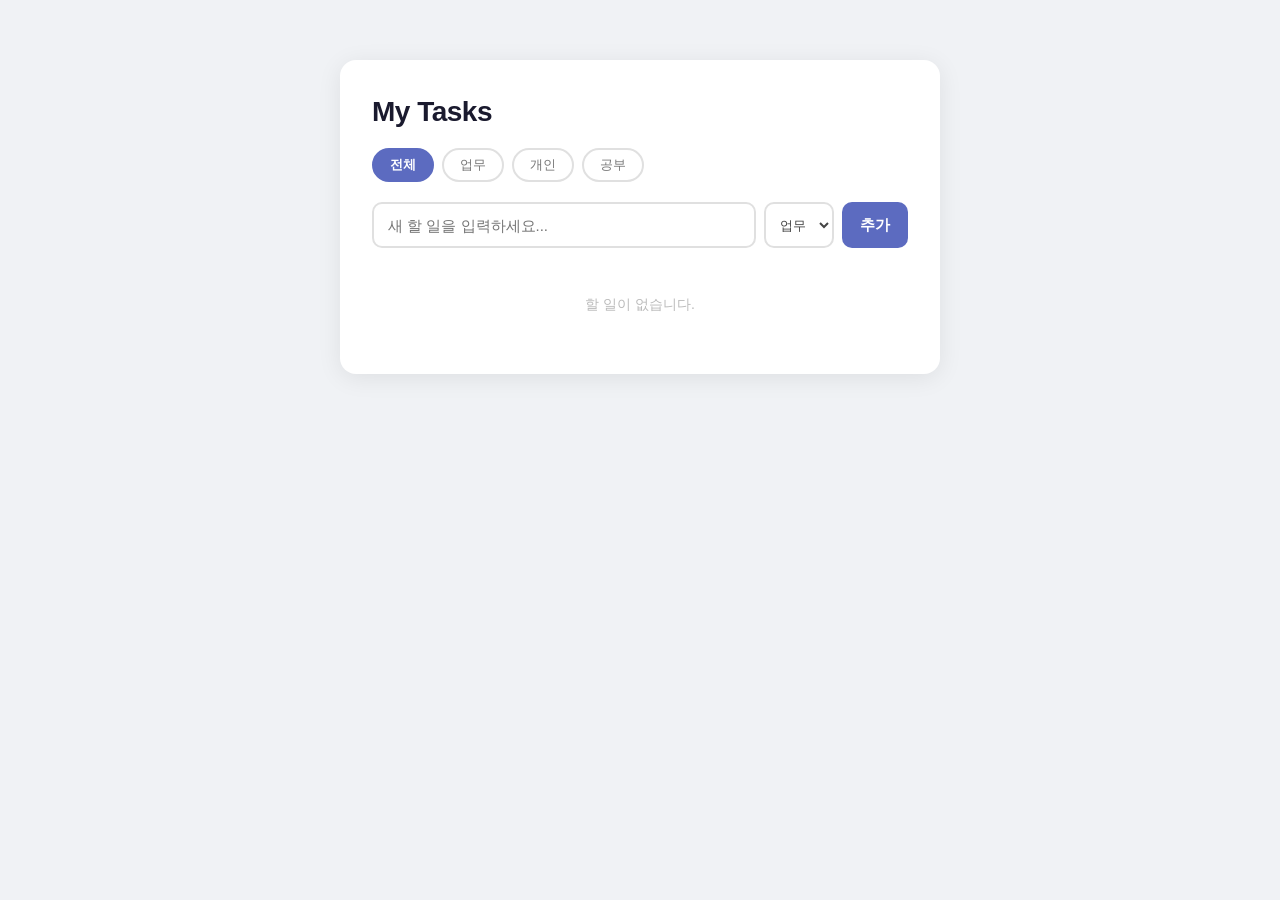
==== index.html @ ccf12b22 "Add todo app with category filter and localStorage persistence Co-Authored-By: Claude Sonnet 4.6 <no" ====
<!DOCTYPE html>
<html lang="ko">
<head>
  <meta charset="UTF-8">
  <meta name="viewport" content="width=device-width, initial-scale=1.0">
  <title>My Tasks</title>
  <link rel="stylesheet" href="style.css">
</head>
<body>
  <div class="card">
    <h1 class="title">My Tasks</h1>

    <!-- 카테고리 필터 -->
    <div class="filter-row" id="filterRow">
      <button class="filter-btn active" data-filter="all">전체</button>
      <button class="filter-btn" data-filter="work">업무</button>
      <button class="filter-btn" data-filter="personal">개인</button>
      <button class="filter-btn" data-filter="study">공부</button>
    </div>

    <!-- 할 일 입력 -->
    <div class="input-area">
      <div class="input-row">
        <input
          type="text"
          id="taskInput"
          class="task-input"
          placeholder="새 할 일을 입력하세요..."
          maxlength="200"
        >
        <select id="categorySelect" class="category-select">
          <option value="work">업무</option>
          <option value="personal">개인</option>
          <option value="study">공부</option>
        </select>
        <button id="addBtn" class="add-btn">추가</button>
      </div>
    </div>

    <ul id="taskList" class="task-list"></ul>

    <p id="emptyMsg" class="empty-msg">할 일이 없습니다.</p>
  </div>

  <script src="script.js"></script>
</body>
</html>
---- style.css ----
*, *::before, *::after {
  box-sizing: border-box;
  margin: 0;
  padding: 0;
}

body {
  min-height: 100vh;
  display: flex;
  justify-content: center;
  align-items: flex-start;
  padding: 60px 16px;
  background: #f0f2f5;
  font-family: 'Segoe UI', Tahoma, Geneva, Verdana, sans-serif;
  color: #1a1a2e;
}

.card {
  width: 100%;
  max-width: 600px;
  background: #ffffff;
  border-radius: 16px;
  box-shadow: 0 4px 24px rgba(0, 0, 0, 0.08);
  padding: 36px 32px;
}

.title {
  font-size: 28px;
  font-weight: 700;
  margin-bottom: 20px;
  color: #1a1a2e;
  letter-spacing: -0.5px;
}

/* ── 필터 버튼 ── */
.filter-row {
  display: flex;
  gap: 8px;
  margin-bottom: 20px;
  flex-wrap: wrap;
}

.filter-btn {
  height: 34px;
  padding: 0 16px;
  border: 2px solid #e0e0e0;
  border-radius: 20px;
  background: transparent;
  font-size: 13px;
  font-weight: 500;
  color: #777;
  cursor: pointer;
  transition: all 0.2s;
}

.filter-btn:hover {
  border-color: #5c6bc0;
  color: #5c6bc0;
}

.filter-btn.active {
  background: #5c6bc0;
  border-color: #5c6bc0;
  color: #fff;
  font-weight: 600;
}

.filter-btn[data-filter="work"].active   { background: #4A90E2; border-color: #4A90E2; }
.filter-btn[data-filter="personal"].active { background: #27AE60; border-color: #27AE60; }
.filter-btn[data-filter="study"].active  { background: #8E44AD; border-color: #8E44AD; }

.filter-btn[data-filter="work"]:hover   { border-color: #4A90E2; color: #4A90E2; }
.filter-btn[data-filter="personal"]:hover { border-color: #27AE60; color: #27AE60; }
.filter-btn[data-filter="study"]:hover  { border-color: #8E44AD; color: #8E44AD; }

/* ── 입력 영역 ── */
.input-area {
  margin-bottom: 24px;
}

.input-row {
  display: flex;
  gap: 8px;
}

.task-input {
  flex: 1;
  height: 46px;
  padding: 0 14px;
  border: 2px solid #e0e0e0;
  border-radius: 10px;
  font-size: 15px;
  outline: none;
  transition: border-color 0.2s;
  min-width: 0;
}

.task-input:focus {
  border-color: #5c6bc0;
}

.category-select {
  height: 46px;
  padding: 0 10px;
  border: 2px solid #e0e0e0;
  border-radius: 10px;
  font-size: 13px;
  font-weight: 500;
  background: #fff;
  color: #444;
  cursor: pointer;
  outline: none;
  transition: border-color 0.2s;
  flex-shrink: 0;
}

.category-select:focus {
  border-color: #5c6bc0;
}

.add-btn {
  height: 46px;
  padding: 0 18px;
  background: #5c6bc0;
  color: #fff;
  border: none;
  border-radius: 10px;
  font-size: 15px;
  font-weight: 600;
  cursor: pointer;
  transition: background 0.2s, transform 0.1s;
  white-space: nowrap;
  flex-shrink: 0;
}

.add-btn:hover  { background: #3f51b5; }
.add-btn:active { transform: scale(0.97); }

/* ── 할 일 목록 ── */
.task-list {
  list-style: none;
  display: flex;
  flex-direction: column;
  gap: 10px;
}

.task-item {
  display: flex;
  align-items: flex-start;
  gap: 12px;
  padding: 14px 16px;
  border-radius: 10px;
  border: 1px solid #ebebeb;
  background: #fafafa;
  transition: background 0.2s, box-shadow 0.2s;
}

.task-item:hover {
  background: #f3f4ff;
  box-shadow: 0 2px 8px rgba(92, 107, 192, 0.08);
}

.task-item.completed {
  opacity: 0.65;
}

.task-checkbox {
  width: 18px;
  height: 18px;
  flex-shrink: 0;
  margin-top: 2px;
  cursor: pointer;
  accent-color: #5c6bc0;
}

/* 카테고리 색상 좌측 바 */
.task-item::before {
  content: '';
  width: 4px;
  align-self: stretch;
  border-radius: 4px;
  flex-shrink: 0;
  background: #e0e0e0;
}

.task-item[data-category="work"]::before     { background: #4A90E2; }
.task-item[data-category="personal"]::before { background: #27AE60; }
.task-item[data-category="study"]::before    { background: #8E44AD; }

/* 텍스트 + 메타 묶음 */
.task-body {
  flex: 1;
  display: flex;
  flex-direction: column;
  gap: 6px;
  min-width: 0;
}

.task-top {
  display: flex;
  align-items: center;
  gap: 8px;
  flex-wrap: wrap;
}

.task-text {
  font-size: 15px;
  line-height: 1.4;
  word-break: break-word;
  transition: color 0.2s, text-decoration 0.2s;
}

.task-item.completed .task-text {
  text-decoration: line-through;
  color: #aaa;
}

/* 카테고리 뱃지 */
.category-tag {
  display: inline-block;
  padding: 2px 8px;
  border-radius: 10px;
  font-size: 11px;
  font-weight: 600;
  letter-spacing: 0.3px;
  flex-shrink: 0;
}

.category-tag.work     { background: #e8f1fb; color: #4A90E2; }
.category-tag.personal { background: #e3f6ec; color: #27AE60; }
.category-tag.study    { background: #f3eaf8; color: #8E44AD; }

/* 생성 시간 */
.task-time {
  font-size: 12px;
  color: #bbb;
}

.delete-btn {
  flex-shrink: 0;
  width: 28px;
  height: 28px;
  display: flex;
  align-items: center;
  justify-content: center;
  background: transparent;
  border: none;
  border-radius: 6px;
  color: #ccc;
  font-size: 15px;
  cursor: pointer;
  transition: background 0.2s, color 0.2s;
  margin-top: 1px;
}

.delete-btn:hover {
  background: #ffe0e0;
  color: #e53935;
}

/* 완료 항목 구분선 */
.completed-divider {
  display: flex;
  align-items: center;
  gap: 10px;
  margin: 16px 0 6px;
  color: #bbb;
  font-size: 12px;
}

.completed-divider::before,
.completed-divider::after {
  content: '';
  flex: 1;
  height: 1px;
  background: #ebebeb;
}

/* 빈 메시지 */
.empty-msg {
  text-align: center;
  color: #bbb;
  font-size: 14px;
  padding: 24px 0;
  display: none;
}

.empty-msg.visible {
  display: block;
}
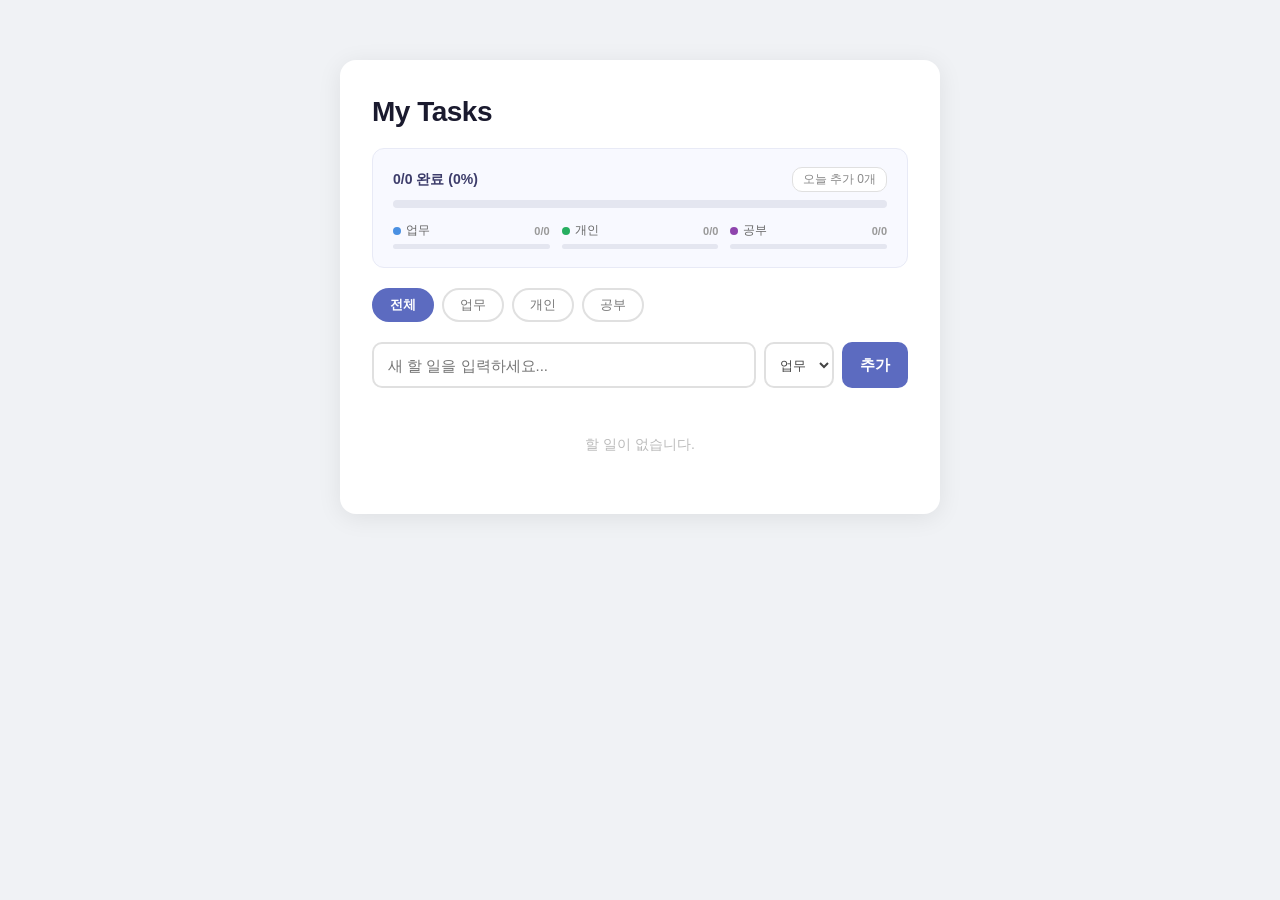
==== commit ba7c8601: "Add progress dashboard and inline task editing with animations Co-Authored-By: Claude Sonnet 4.6 <no" ====
--- a/index.html
+++ b/index.html
@@ -9,6 +9,20 @@
 <body>
   <div class="card">
     <h1 class="title">My Tasks</h1>
+
+    <!-- 진행률 대시보드 -->
+    <section class="dashboard">
+      <div class="dash-overall">
+        <div class="dash-header">
+          <span id="dashText" class="dash-text">0/0 완료 (0%)</span>
+          <span id="dashToday" class="dash-today">오늘 추가 0개</span>
+        </div>
+        <div class="progress-track">
+          <div class="progress-bar" id="progressBar" style="width:0%"></div>
+        </div>
+      </div>
+      <div class="dash-cats" id="dashCats"></div>
+    </section>
 
     <!-- 카테고리 필터 -->
     <div class="filter-row" id="filterRow">
--- a/style.css
+++ b/style.css
@@ -30,6 +30,105 @@
   margin-bottom: 20px;
   color: #1a1a2e;
   letter-spacing: -0.5px;
+}
+
+/* ── 대시보드 ── */
+.dashboard {
+  background: #f8f9ff;
+  border: 1px solid #e8eaf6;
+  border-radius: 12px;
+  padding: 18px 20px;
+  margin-bottom: 20px;
+}
+
+.dash-overall {
+  margin-bottom: 14px;
+}
+
+.dash-header {
+  display: flex;
+  justify-content: space-between;
+  align-items: center;
+  margin-bottom: 8px;
+}
+
+.dash-text {
+  font-size: 14px;
+  font-weight: 700;
+  color: #3d3d6b;
+}
+
+.dash-today {
+  font-size: 12px;
+  color: #888;
+  background: #fff;
+  padding: 3px 10px;
+  border-radius: 10px;
+  border: 1px solid #e0e0e0;
+}
+
+.progress-track {
+  height: 8px;
+  background: #e4e6f0;
+  border-radius: 4px;
+  overflow: hidden;
+}
+
+.progress-track.small {
+  height: 5px;
+}
+
+.progress-bar {
+  height: 100%;
+  background: linear-gradient(90deg, #5c6bc0, #7986cb);
+  border-radius: 4px;
+  transition: width 0.55s cubic-bezier(0.4, 0, 0.2, 1);
+}
+
+.progress-bar.work     { background: #4A90E2; }
+.progress-bar.personal { background: #27AE60; }
+.progress-bar.study    { background: #8E44AD; }
+
+.dash-cats {
+  display: grid;
+  grid-template-columns: repeat(3, 1fr);
+  gap: 12px;
+}
+
+.dash-cat {
+  display: flex;
+  flex-direction: column;
+  gap: 5px;
+}
+
+.dash-cat-header {
+  display: flex;
+  align-items: center;
+  gap: 5px;
+}
+
+.dash-cat-dot {
+  width: 8px;
+  height: 8px;
+  border-radius: 50%;
+  flex-shrink: 0;
+}
+
+.dash-cat-dot.work     { background: #4A90E2; }
+.dash-cat-dot.personal { background: #27AE60; }
+.dash-cat-dot.study    { background: #8E44AD; }
+
+.dash-cat-label {
+  font-size: 12px;
+  font-weight: 500;
+  color: #666;
+  flex: 1;
+}
+
+.dash-cat-count {
+  font-size: 11px;
+  font-weight: 600;
+  color: #999;
 }
 
 /* ── 필터 버튼 ── */
@@ -53,25 +152,16 @@
   transition: all 0.2s;
 }
 
-.filter-btn:hover {
-  border-color: #5c6bc0;
-  color: #5c6bc0;
-}
-
-.filter-btn.active {
-  background: #5c6bc0;
-  border-color: #5c6bc0;
-  color: #fff;
-  font-weight: 600;
-}
-
-.filter-btn[data-filter="work"].active   { background: #4A90E2; border-color: #4A90E2; }
+.filter-btn:hover { border-color: #5c6bc0; color: #5c6bc0; }
+
+.filter-btn.active               { background: #5c6bc0; border-color: #5c6bc0; color: #fff; font-weight: 600; }
+.filter-btn[data-filter="work"].active     { background: #4A90E2; border-color: #4A90E2; }
 .filter-btn[data-filter="personal"].active { background: #27AE60; border-color: #27AE60; }
-.filter-btn[data-filter="study"].active  { background: #8E44AD; border-color: #8E44AD; }
-
-.filter-btn[data-filter="work"]:hover   { border-color: #4A90E2; color: #4A90E2; }
-.filter-btn[data-filter="personal"]:hover { border-color: #27AE60; color: #27AE60; }
-.filter-btn[data-filter="study"]:hover  { border-color: #8E44AD; color: #8E44AD; }
+.filter-btn[data-filter="study"].active    { background: #8E44AD; border-color: #8E44AD; }
+
+.filter-btn[data-filter="work"]:not(.active):hover     { border-color: #4A90E2; color: #4A90E2; }
+.filter-btn[data-filter="personal"]:not(.active):hover { border-color: #27AE60; color: #27AE60; }
+.filter-btn[data-filter="study"]:not(.active):hover    { border-color: #8E44AD; color: #8E44AD; }
 
 /* ── 입력 영역 ── */
 .input-area {
@@ -95,9 +185,7 @@
   min-width: 0;
 }
 
-.task-input:focus {
-  border-color: #5c6bc0;
-}
+.task-input:focus { border-color: #5c6bc0; }
 
 .category-select {
   height: 46px;
@@ -114,9 +202,7 @@
   flex-shrink: 0;
 }
 
-.category-select:focus {
-  border-color: #5c6bc0;
-}
+.category-select:focus { border-color: #5c6bc0; }
 
 .add-btn {
   height: 46px;
@@ -152,28 +238,17 @@
   border-radius: 10px;
   border: 1px solid #ebebeb;
   background: #fafafa;
-  transition: background 0.2s, box-shadow 0.2s;
-}
-
-.task-item:hover {
+  transition: background 0.2s, box-shadow 0.2s, border-color 0.2s;
+}
+
+.task-item:hover:not(.editing) {
   background: #f3f4ff;
   box-shadow: 0 2px 8px rgba(92, 107, 192, 0.08);
 }
 
-.task-item.completed {
-  opacity: 0.65;
-}
-
-.task-checkbox {
-  width: 18px;
-  height: 18px;
-  flex-shrink: 0;
-  margin-top: 2px;
-  cursor: pointer;
-  accent-color: #5c6bc0;
-}
-
-/* 카테고리 색상 좌측 바 */
+.task-item.completed { opacity: 0.6; }
+
+/* 카테고리 좌측 바 */
 .task-item::before {
   content: '';
   width: 4px;
@@ -187,6 +262,15 @@
 .task-item[data-category="personal"]::before { background: #27AE60; }
 .task-item[data-category="study"]::before    { background: #8E44AD; }
 
+.task-checkbox {
+  width: 18px;
+  height: 18px;
+  flex-shrink: 0;
+  margin-top: 2px;
+  cursor: pointer;
+  accent-color: #5c6bc0;
+}
+
 /* 텍스트 + 메타 묶음 */
 .task-body {
   flex: 1;
@@ -207,7 +291,8 @@
   font-size: 15px;
   line-height: 1.4;
   word-break: break-word;
-  transition: color 0.2s, text-decoration 0.2s;
+  cursor: text;
+  transition: color 0.2s;
 }
 
 .task-item.completed .task-text {
@@ -230,7 +315,6 @@
 .category-tag.personal { background: #e3f6ec; color: #27AE60; }
 .category-tag.study    { background: #f3eaf8; color: #8E44AD; }
 
-/* 생성 시간 */
 .task-time {
   font-size: 12px;
   color: #bbb;
@@ -253,17 +337,14 @@
   margin-top: 1px;
 }
 
-.delete-btn:hover {
-  background: #ffe0e0;
-  color: #e53935;
-}
-
-/* 완료 항목 구분선 */
+.delete-btn:hover { background: #ffe0e0; color: #e53935; }
+
+/* 완료 구분선 */
 .completed-divider {
   display: flex;
   align-items: center;
   gap: 10px;
-  margin: 16px 0 6px;
+  margin: 14px 0 4px;
   color: #bbb;
   font-size: 12px;
 }
@@ -275,6 +356,88 @@
   height: 1px;
   background: #ebebeb;
 }
+
+/* ── 인라인 편집 모드 ── */
+.task-item.editing {
+  background: #f0f2ff;
+  border-color: #5c6bc0;
+  box-shadow: 0 0 0 3px rgba(92, 107, 192, 0.12);
+  align-items: center;
+}
+
+.task-item.editing .task-checkbox,
+.task-item.editing .delete-btn {
+  visibility: hidden;
+}
+
+.edit-row {
+  display: flex;
+  gap: 6px;
+  align-items: center;
+  width: 100%;
+  padding: 2px 0;
+}
+
+.edit-input {
+  flex: 1;
+  height: 36px;
+  padding: 0 10px;
+  border: 2px solid #5c6bc0;
+  border-radius: 8px;
+  font-size: 14px;
+  outline: none;
+  min-width: 0;
+  transition: border-color 0.2s;
+}
+
+.edit-input:focus { border-color: #3f51b5; }
+
+.edit-category-select {
+  height: 36px;
+  padding: 0 6px;
+  border: 2px solid #e0e0e0;
+  border-radius: 8px;
+  font-size: 12px;
+  font-weight: 500;
+  background: #fff;
+  color: #555;
+  cursor: pointer;
+  outline: none;
+  flex-shrink: 0;
+  transition: border-color 0.2s;
+}
+
+.edit-category-select:focus { border-color: #5c6bc0; }
+
+.edit-save-btn,
+.edit-cancel-btn {
+  width: 32px;
+  height: 32px;
+  border: none;
+  border-radius: 8px;
+  font-size: 14px;
+  cursor: pointer;
+  display: flex;
+  align-items: center;
+  justify-content: center;
+  flex-shrink: 0;
+  font-weight: 700;
+  transition: background 0.15s, color 0.15s;
+}
+
+.edit-save-btn {
+  background: #e3f6ec;
+  color: #27AE60;
+}
+
+.edit-save-btn:hover { background: #27AE60; color: #fff; }
+
+.edit-cancel-btn {
+  background: #fce4e4;
+  color: #e53935;
+}
+
+.edit-cancel-btn:hover { background: #e53935; color: #fff; }
 
 /* 빈 메시지 */
 .empty-msg {
@@ -285,6 +448,14 @@
   display: none;
 }
 
-.empty-msg.visible {
-  display: block;
-}
+.empty-msg.visible { display: block; }
+
+/* ── 애니메이션 ── */
+@keyframes fadeSlideIn {
+  from { opacity: 0; transform: translateY(-10px); }
+  to   { opacity: 1; transform: translateY(0); }
+}
+
+.task-enter {
+  animation: fadeSlideIn 0.25s ease-out both;
+}
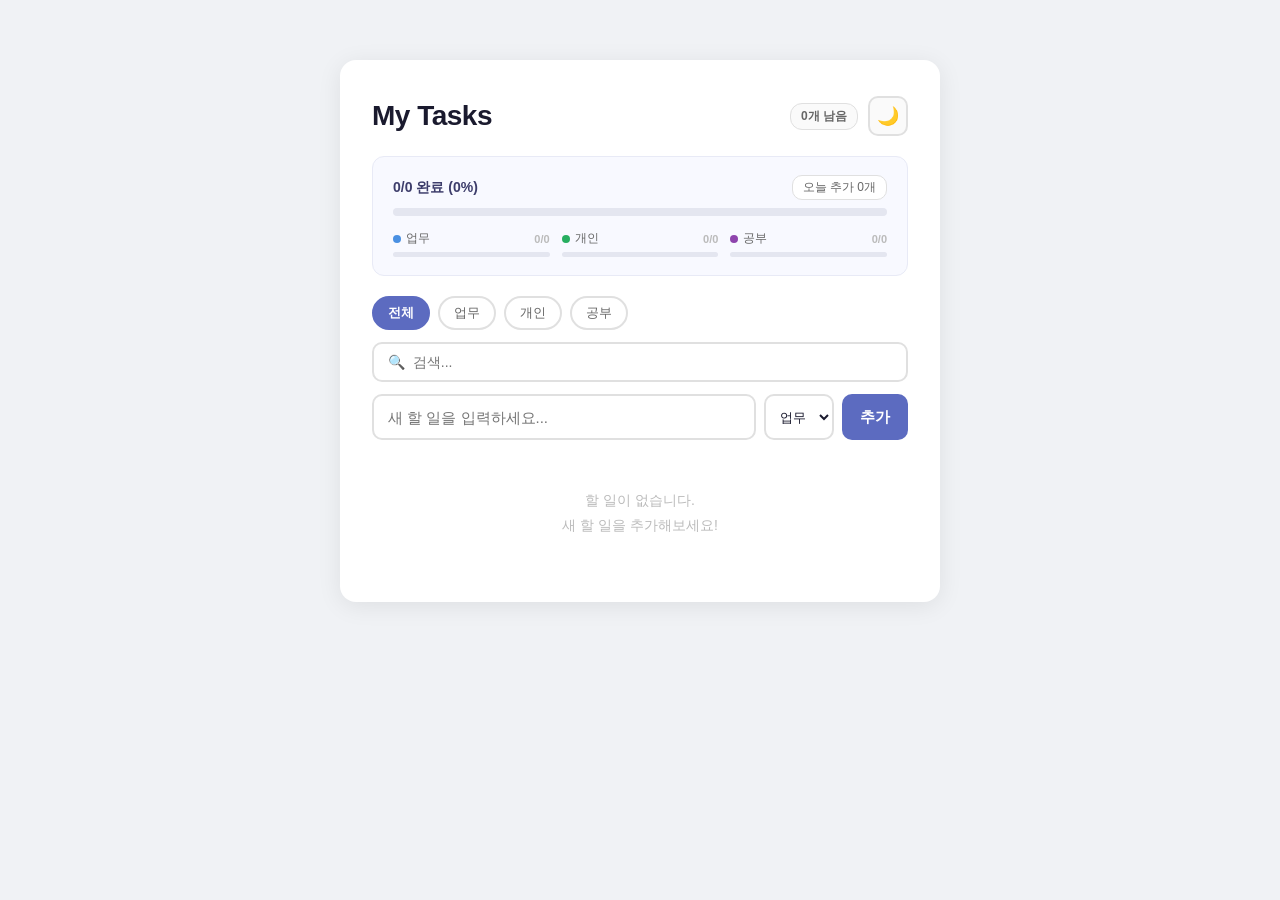
==== commit 248c6b49: "Add dark mode, search, clear completed, keyboard shortcuts, and mobile responsive design Co-Authored" ====
--- a/index.html
+++ b/index.html
@@ -8,7 +8,17 @@
 </head>
 <body>
   <div class="card">
-    <h1 class="title">My Tasks</h1>
+
+    <!-- 헤더 -->
+    <div class="header-row">
+      <h1 class="title">My Tasks</h1>
+      <div class="header-actions">
+        <span id="remainingBadge" class="remaining-badge">0개 남음</span>
+        <button id="themeToggle" class="theme-toggle" title="다크 모드 (Alt+D)">
+          <span class="theme-icon">🌙</span>
+        </button>
+      </div>
+    </div>
 
     <!-- 진행률 대시보드 -->
     <section class="dashboard">
@@ -24,12 +34,25 @@
       <div class="dash-cats" id="dashCats"></div>
     </section>
 
-    <!-- 카테고리 필터 -->
-    <div class="filter-row" id="filterRow">
-      <button class="filter-btn active" data-filter="all">전체</button>
-      <button class="filter-btn" data-filter="work">업무</button>
-      <button class="filter-btn" data-filter="personal">개인</button>
-      <button class="filter-btn" data-filter="study">공부</button>
+    <!-- 필터 + 완료 삭제 -->
+    <div class="filter-bar">
+      <div class="filter-row" id="filterRow">
+        <button class="filter-btn active" data-filter="all">전체</button>
+        <button class="filter-btn" data-filter="work">업무</button>
+        <button class="filter-btn" data-filter="personal">개인</button>
+        <button class="filter-btn" data-filter="study">공부</button>
+      </div>
+      <button id="clearCompletedBtn" class="clear-completed-btn" style="display:none">완료 삭제</button>
+    </div>
+
+    <!-- 검색 -->
+    <div class="search-area">
+      <input
+        type="search"
+        id="searchInput"
+        class="search-input"
+        placeholder="🔍  검색..."
+      >
     </div>
 
     <!-- 할 일 입력 -->
@@ -53,7 +76,7 @@
 
     <ul id="taskList" class="task-list"></ul>
 
-    <p id="emptyMsg" class="empty-msg">할 일이 없습니다.</p>
+    <p id="emptyMsg" class="empty-msg"></p>
   </div>
 
   <script src="script.js"></script>
--- a/style.css
+++ b/style.css
@@ -1,3 +1,48 @@
+/* ── CSS Custom Properties ── */
+:root {
+  --bg:              #f0f2f5;
+  --card:            #ffffff;
+  --text:            #1a1a2e;
+  --text-muted:      #666;
+  --text-subtle:     #bbb;
+  --border:          #e0e0e0;
+  --border-soft:     #ebebeb;
+  --input-bg:        #ffffff;
+  --item-bg:         #fafafa;
+  --item-hover:      #f3f4ff;
+  --dash-bg:         #f8f9ff;
+  --dash-border:     #e8eaf6;
+  --dash-text:       #3d3d6b;
+  --progress-track:  #e4e6f0;
+  --tag-work-bg:     #e8f1fb;
+  --tag-personal-bg: #e3f6ec;
+  --tag-study-bg:    #f3eaf8;
+  --editing-bg:      #f0f2ff;
+  --shadow:          rgba(0, 0, 0, 0.08);
+}
+
+body.dark {
+  --bg:              #1A1A1A;
+  --card:            #2D2D2D;
+  --text:            #E0E0E0;
+  --text-muted:      #999;
+  --text-subtle:     #555;
+  --border:          #444444;
+  --border-soft:     #3a3a3a;
+  --input-bg:        #383838;
+  --item-bg:         #353535;
+  --item-hover:      #3d3d52;
+  --dash-bg:         #252538;
+  --dash-border:     #404055;
+  --dash-text:       #9090cc;
+  --progress-track:  #444444;
+  --tag-work-bg:     rgba(74, 144, 226, 0.18);
+  --tag-personal-bg: rgba(39, 174, 96, 0.18);
+  --tag-study-bg:    rgba(142, 68, 173, 0.18);
+  --editing-bg:      #2a2a4a;
+  --shadow:          rgba(0, 0, 0, 0.35);
+}
+
 *, *::before, *::after {
   box-sizing: border-box;
   margin: 0;
@@ -10,40 +55,89 @@
   justify-content: center;
   align-items: flex-start;
   padding: 60px 16px;
-  background: #f0f2f5;
+  background: var(--bg);
   font-family: 'Segoe UI', Tahoma, Geneva, Verdana, sans-serif;
-  color: #1a1a2e;
+  color: var(--text);
+  transition: background 0.3s ease, color 0.3s ease;
 }
 
 .card {
   width: 100%;
   max-width: 600px;
-  background: #ffffff;
+  background: var(--card);
   border-radius: 16px;
-  box-shadow: 0 4px 24px rgba(0, 0, 0, 0.08);
+  box-shadow: 0 4px 24px var(--shadow);
   padding: 36px 32px;
+  transition: background 0.3s ease, box-shadow 0.3s ease;
+}
+
+/* ── 헤더 ── */
+.header-row {
+  display: flex;
+  align-items: center;
+  justify-content: space-between;
+  gap: 12px;
+  margin-bottom: 20px;
 }
 
 .title {
   font-size: 28px;
   font-weight: 700;
-  margin-bottom: 20px;
-  color: #1a1a2e;
+  color: var(--text);
   letter-spacing: -0.5px;
+  transition: color 0.3s;
+}
+
+.header-actions {
+  display: flex;
+  align-items: center;
+  gap: 10px;
+  flex-shrink: 0;
+}
+
+.remaining-badge {
+  font-size: 12px;
+  font-weight: 600;
+  color: var(--text-muted);
+  background: var(--item-bg);
+  border: 1px solid var(--border);
+  padding: 4px 10px;
+  border-radius: 12px;
+  white-space: nowrap;
+  transition: background 0.3s, color 0.3s, border-color 0.3s;
+}
+
+.theme-toggle {
+  width: 40px;
+  height: 40px;
+  border: 2px solid var(--border);
+  border-radius: 10px;
+  background: var(--item-bg);
+  font-size: 18px;
+  cursor: pointer;
+  display: flex;
+  align-items: center;
+  justify-content: center;
+  flex-shrink: 0;
+  transition: all 0.2s;
+}
+
+.theme-toggle:hover {
+  border-color: #5c6bc0;
+  transform: scale(1.08);
 }
 
 /* ── 대시보드 ── */
 .dashboard {
-  background: #f8f9ff;
-  border: 1px solid #e8eaf6;
+  background: var(--dash-bg);
+  border: 1px solid var(--dash-border);
   border-radius: 12px;
   padding: 18px 20px;
   margin-bottom: 20px;
-}
-
-.dash-overall {
-  margin-bottom: 14px;
-}
+  transition: background 0.3s, border-color 0.3s;
+}
+
+.dash-overall { margin-bottom: 14px; }
 
 .dash-header {
   display: flex;
@@ -55,28 +149,29 @@
 .dash-text {
   font-size: 14px;
   font-weight: 700;
-  color: #3d3d6b;
+  color: var(--dash-text);
+  transition: color 0.3s;
 }
 
 .dash-today {
   font-size: 12px;
-  color: #888;
-  background: #fff;
+  color: var(--text-muted);
+  background: var(--card);
   padding: 3px 10px;
   border-radius: 10px;
-  border: 1px solid #e0e0e0;
+  border: 1px solid var(--border);
+  transition: background 0.3s, color 0.3s, border-color 0.3s;
 }
 
 .progress-track {
   height: 8px;
-  background: #e4e6f0;
+  background: var(--progress-track);
   border-radius: 4px;
   overflow: hidden;
-}
-
-.progress-track.small {
-  height: 5px;
-}
+  transition: background 0.3s;
+}
+
+.progress-track.small { height: 5px; }
 
 .progress-bar {
   height: 100%;
@@ -95,17 +190,9 @@
   gap: 12px;
 }
 
-.dash-cat {
-  display: flex;
-  flex-direction: column;
-  gap: 5px;
-}
-
-.dash-cat-header {
-  display: flex;
-  align-items: center;
-  gap: 5px;
-}
+.dash-cat { display: flex; flex-direction: column; gap: 5px; }
+
+.dash-cat-header { display: flex; align-items: center; gap: 5px; }
 
 .dash-cat-dot {
   width: 8px;
@@ -121,40 +208,50 @@
 .dash-cat-label {
   font-size: 12px;
   font-weight: 500;
-  color: #666;
+  color: var(--text-muted);
   flex: 1;
+  transition: color 0.3s;
 }
 
 .dash-cat-count {
   font-size: 11px;
   font-weight: 600;
-  color: #999;
-}
-
-/* ── 필터 버튼 ── */
+  color: var(--text-subtle);
+  transition: color 0.3s;
+}
+
+/* ── 필터 바 ── */
+.filter-bar {
+  display: flex;
+  align-items: center;
+  justify-content: space-between;
+  gap: 10px;
+  margin-bottom: 12px;
+}
+
 .filter-row {
   display: flex;
   gap: 8px;
-  margin-bottom: 20px;
   flex-wrap: wrap;
+  flex: 1;
 }
 
 .filter-btn {
   height: 34px;
-  padding: 0 16px;
-  border: 2px solid #e0e0e0;
+  padding: 0 14px;
+  border: 2px solid var(--border);
   border-radius: 20px;
   background: transparent;
   font-size: 13px;
   font-weight: 500;
-  color: #777;
+  color: var(--text-muted);
   cursor: pointer;
   transition: all 0.2s;
 }
 
 .filter-btn:hover { border-color: #5c6bc0; color: #5c6bc0; }
 
-.filter-btn.active               { background: #5c6bc0; border-color: #5c6bc0; color: #fff; font-weight: 600; }
+.filter-btn.active                         { background: #5c6bc0; border-color: #5c6bc0; color: #fff; font-weight: 600; }
 .filter-btn[data-filter="work"].active     { background: #4A90E2; border-color: #4A90E2; }
 .filter-btn[data-filter="personal"].active { background: #27AE60; border-color: #27AE60; }
 .filter-btn[data-filter="study"].active    { background: #8E44AD; border-color: #8E44AD; }
@@ -163,25 +260,62 @@
 .filter-btn[data-filter="personal"]:not(.active):hover { border-color: #27AE60; color: #27AE60; }
 .filter-btn[data-filter="study"]:not(.active):hover    { border-color: #8E44AD; color: #8E44AD; }
 
+.clear-completed-btn {
+  height: 34px;
+  padding: 0 14px;
+  border: 2px solid #e57373;
+  border-radius: 20px;
+  background: transparent;
+  font-size: 12px;
+  font-weight: 500;
+  color: #e57373;
+  cursor: pointer;
+  white-space: nowrap;
+  flex-shrink: 0;
+  transition: all 0.2s;
+}
+
+.clear-completed-btn:hover {
+  background: #e53935;
+  border-color: #e53935;
+  color: #fff;
+}
+
+/* ── 검색 ── */
+.search-area { margin-bottom: 12px; }
+
+.search-input {
+  width: 100%;
+  height: 40px;
+  padding: 0 14px;
+  border: 2px solid var(--border);
+  border-radius: 10px;
+  font-size: 14px;
+  outline: none;
+  background: var(--input-bg);
+  color: var(--text);
+  transition: border-color 0.2s, background 0.3s, color 0.3s;
+}
+
+.search-input:focus { border-color: #5c6bc0; }
+.search-input::-webkit-search-cancel-button { cursor: pointer; }
+
 /* ── 입력 영역 ── */
-.input-area {
-  margin-bottom: 24px;
-}
-
-.input-row {
-  display: flex;
-  gap: 8px;
-}
+.input-area { margin-bottom: 20px; }
+
+.input-row { display: flex; gap: 8px; }
 
 .task-input {
   flex: 1;
   height: 46px;
   padding: 0 14px;
-  border: 2px solid #e0e0e0;
+  border: 2px solid var(--border);
   border-radius: 10px;
   font-size: 15px;
   outline: none;
-  transition: border-color 0.2s;
+  background: var(--input-bg);
+  color: var(--text);
+  transition: border-color 0.2s, background 0.3s, color 0.3s;
   min-width: 0;
 }
 
@@ -190,16 +324,16 @@
 .category-select {
   height: 46px;
   padding: 0 10px;
-  border: 2px solid #e0e0e0;
+  border: 2px solid var(--border);
   border-radius: 10px;
   font-size: 13px;
   font-weight: 500;
-  background: #fff;
-  color: #444;
+  background: var(--input-bg);
+  color: var(--text);
   cursor: pointer;
   outline: none;
-  transition: border-color 0.2s;
-  flex-shrink: 0;
+  flex-shrink: 0;
+  transition: border-color 0.2s, background 0.3s, color 0.3s;
 }
 
 .category-select:focus { border-color: #5c6bc0; }
@@ -236,13 +370,13 @@
   gap: 12px;
   padding: 14px 16px;
   border-radius: 10px;
-  border: 1px solid #ebebeb;
-  background: #fafafa;
-  transition: background 0.2s, box-shadow 0.2s, border-color 0.2s;
+  border: 1px solid var(--border-soft);
+  background: var(--item-bg);
+  transition: background 0.2s, box-shadow 0.2s, border-color 0.3s;
 }
 
 .task-item:hover:not(.editing) {
-  background: #f3f4ff;
+  background: var(--item-hover);
   box-shadow: 0 2px 8px rgba(92, 107, 192, 0.08);
 }
 
@@ -255,7 +389,8 @@
   align-self: stretch;
   border-radius: 4px;
   flex-shrink: 0;
-  background: #e0e0e0;
+  background: var(--border);
+  transition: background 0.3s;
 }
 
 .task-item[data-category="work"]::before     { background: #4A90E2; }
@@ -271,7 +406,6 @@
   accent-color: #5c6bc0;
 }
 
-/* 텍스트 + 메타 묶음 */
 .task-body {
   flex: 1;
   display: flex;
@@ -292,15 +426,15 @@
   line-height: 1.4;
   word-break: break-word;
   cursor: text;
+  color: var(--text);
   transition: color 0.2s;
 }
 
 .task-item.completed .task-text {
   text-decoration: line-through;
-  color: #aaa;
-}
-
-/* 카테고리 뱃지 */
+  color: var(--text-subtle);
+}
+
 .category-tag {
   display: inline-block;
   padding: 2px 8px;
@@ -309,32 +443,33 @@
   font-weight: 600;
   letter-spacing: 0.3px;
   flex-shrink: 0;
-}
-
-.category-tag.work     { background: #e8f1fb; color: #4A90E2; }
-.category-tag.personal { background: #e3f6ec; color: #27AE60; }
-.category-tag.study    { background: #f3eaf8; color: #8E44AD; }
+  transition: background 0.3s;
+}
+
+.category-tag.work     { background: var(--tag-work-bg);     color: #4A90E2; }
+.category-tag.personal { background: var(--tag-personal-bg); color: #27AE60; }
+.category-tag.study    { background: var(--tag-study-bg);    color: #8E44AD; }
 
 .task-time {
   font-size: 12px;
-  color: #bbb;
+  color: var(--text-subtle);
+  transition: color 0.3s;
 }
 
 .delete-btn {
   flex-shrink: 0;
-  width: 28px;
-  height: 28px;
+  width: 36px;
+  height: 36px;
   display: flex;
   align-items: center;
   justify-content: center;
   background: transparent;
   border: none;
-  border-radius: 6px;
-  color: #ccc;
+  border-radius: 8px;
+  color: var(--text-subtle);
   font-size: 15px;
   cursor: pointer;
   transition: background 0.2s, color 0.2s;
-  margin-top: 1px;
 }
 
 .delete-btn:hover { background: #ffe0e0; color: #e53935; }
@@ -345,8 +480,9 @@
   align-items: center;
   gap: 10px;
   margin: 14px 0 4px;
-  color: #bbb;
+  color: var(--text-subtle);
   font-size: 12px;
+  transition: color 0.3s;
 }
 
 .completed-divider::before,
@@ -354,21 +490,20 @@
   content: '';
   flex: 1;
   height: 1px;
-  background: #ebebeb;
-}
-
-/* ── 인라인 편집 모드 ── */
+  background: var(--border-soft);
+  transition: background 0.3s;
+}
+
+/* ── 인라인 편집 ── */
 .task-item.editing {
-  background: #f0f2ff;
+  background: var(--editing-bg);
   border-color: #5c6bc0;
   box-shadow: 0 0 0 3px rgba(92, 107, 192, 0.12);
   align-items: center;
 }
 
 .task-item.editing .task-checkbox,
-.task-item.editing .delete-btn {
-  visibility: hidden;
-}
+.task-item.editing .delete-btn { visibility: hidden; }
 
 .edit-row {
   display: flex;
@@ -387,7 +522,9 @@
   font-size: 14px;
   outline: none;
   min-width: 0;
-  transition: border-color 0.2s;
+  background: var(--input-bg);
+  color: var(--text);
+  transition: border-color 0.2s, background 0.3s;
 }
 
 .edit-input:focus { border-color: #3f51b5; }
@@ -395,16 +532,16 @@
 .edit-category-select {
   height: 36px;
   padding: 0 6px;
-  border: 2px solid #e0e0e0;
+  border: 2px solid var(--border);
   border-radius: 8px;
   font-size: 12px;
   font-weight: 500;
-  background: #fff;
-  color: #555;
+  background: var(--input-bg);
+  color: var(--text);
   cursor: pointer;
   outline: none;
   flex-shrink: 0;
-  transition: border-color 0.2s;
+  transition: border-color 0.2s, background 0.3s;
 }
 
 .edit-category-select:focus { border-color: #5c6bc0; }
@@ -416,36 +553,29 @@
   border: none;
   border-radius: 8px;
   font-size: 14px;
+  font-weight: 700;
   cursor: pointer;
   display: flex;
   align-items: center;
   justify-content: center;
   flex-shrink: 0;
-  font-weight: 700;
   transition: background 0.15s, color 0.15s;
 }
 
-.edit-save-btn {
-  background: #e3f6ec;
-  color: #27AE60;
-}
-
-.edit-save-btn:hover { background: #27AE60; color: #fff; }
-
-.edit-cancel-btn {
-  background: #fce4e4;
-  color: #e53935;
-}
-
+.edit-save-btn   { background: #e3f6ec; color: #27AE60; }
+.edit-save-btn:hover   { background: #27AE60; color: #fff; }
+.edit-cancel-btn { background: #fce4e4; color: #e53935; }
 .edit-cancel-btn:hover { background: #e53935; color: #fff; }
 
-/* 빈 메시지 */
+/* ── 빈 메시지 ── */
 .empty-msg {
   text-align: center;
-  color: #bbb;
+  color: var(--text-subtle);
   font-size: 14px;
-  padding: 24px 0;
+  line-height: 1.8;
+  padding: 28px 0;
   display: none;
+  transition: color 0.3s;
 }
 
 .empty-msg.visible { display: block; }
@@ -456,6 +586,55 @@
   to   { opacity: 1; transform: translateY(0); }
 }
 
-.task-enter {
-  animation: fadeSlideIn 0.25s ease-out both;
-}
+.task-enter { animation: fadeSlideIn 0.25s ease-out both; }
+
+/* ── 반응형 (모바일) ── */
+@media (max-width: 480px) {
+  body { padding: 16px 12px; }
+
+  .card { padding: 20px 18px; border-radius: 12px; }
+
+  .title { font-size: 22px; }
+
+  /* 배지는 모바일에서 숨김 — 공간 절약 */
+  .remaining-badge { display: none; }
+
+  /* 입력창: 텍스트 필드를 전체 너비로, 셀렉트+버튼은 한 줄 */
+  .input-row { flex-wrap: wrap; }
+
+  .task-input {
+    flex-basis: 100%;
+    height: 48px;
+    font-size: 16px; /* iOS 자동 확대 방지 */
+  }
+
+  .category-select {
+    flex: 1;
+    height: 44px;
+    font-size: 14px;
+  }
+
+  .add-btn { height: 44px; font-size: 14px; }
+
+  /* 필터 */
+  .filter-btn { height: 38px; padding: 0 12px; }
+  .clear-completed-btn { height: 38px; }
+
+  /* 검색 */
+  .search-input { height: 44px; font-size: 16px; }
+
+  /* 항목 */
+  .task-item { padding: 12px 12px; }
+  .task-checkbox { width: 20px; height: 20px; }
+  .delete-btn { width: 40px; height: 40px; }
+  .task-text { font-size: 15px; }
+
+  /* 편집 */
+  .edit-row { flex-wrap: wrap; }
+  .edit-input { flex-basis: 100%; height: 40px; font-size: 16px; }
+  .edit-category-select { flex: 1; }
+
+  /* 대시보드 */
+  .dash-cats { gap: 8px; }
+  .dash-cat-label { font-size: 11px; }
+}
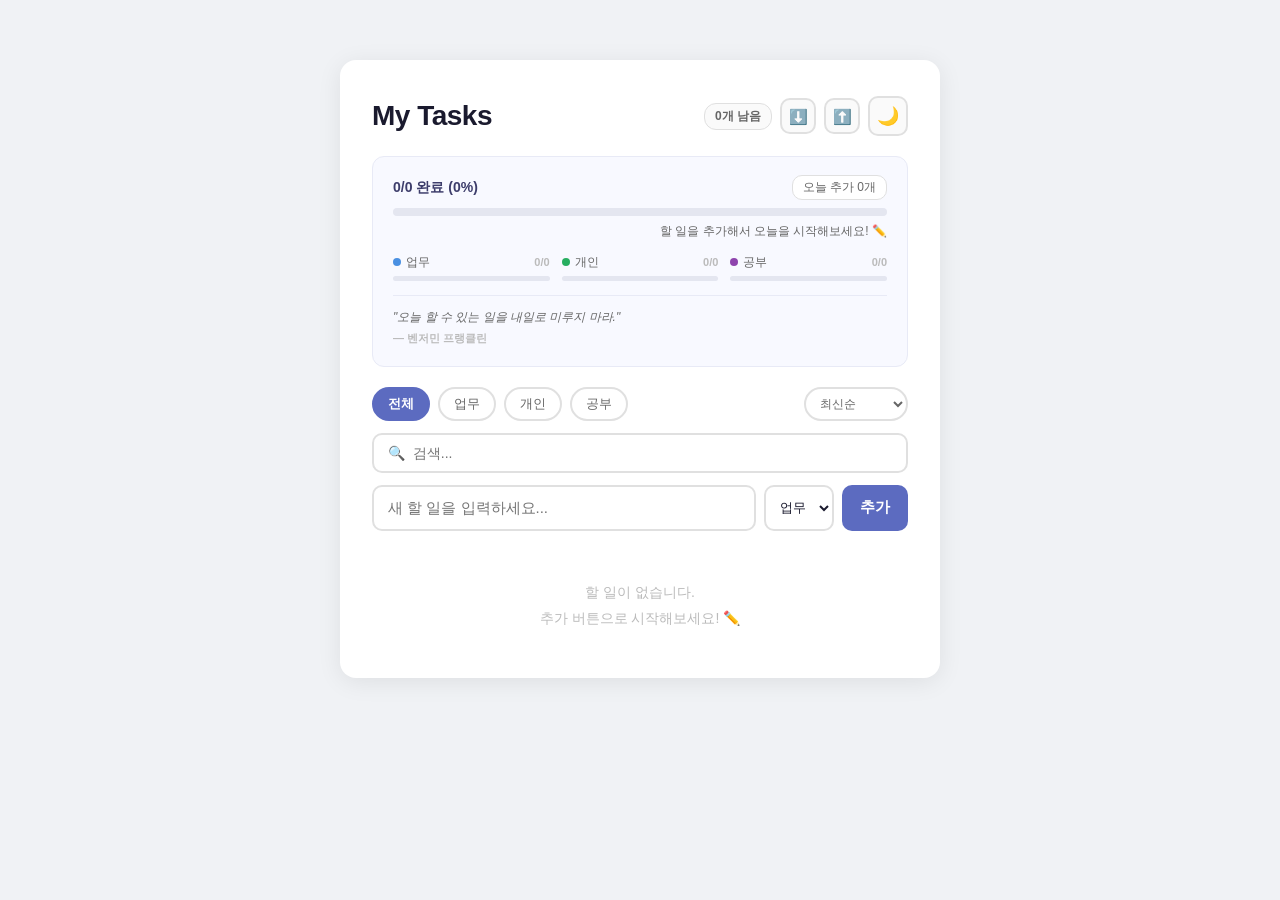
==== commit 5ec1ff15: "Add export/import, drag-and-drop sort, undo, quotes, accessibility, and performance optimizations Co" ====
--- a/index.html
+++ b/index.html
@@ -7,55 +7,99 @@
   <link rel="stylesheet" href="style.css">
 </head>
 <body>
-  <div class="card">
 
-    <!-- 헤더 -->
+  <!-- 스크린 리더 전용 라이브 영역 (시각적으로 숨김) -->
+  <div id="srAnnounce" class="sr-only" aria-live="polite" aria-atomic="true"></div>
+
+  <div class="card" role="main">
+
+    <!-- ── 헤더 ── -->
     <div class="header-row">
       <h1 class="title">My Tasks</h1>
       <div class="header-actions">
-        <span id="remainingBadge" class="remaining-badge">0개 남음</span>
-        <button id="themeToggle" class="theme-toggle" title="다크 모드 (Alt+D)">
-          <span class="theme-icon">🌙</span>
+        <span id="remainingBadge" class="remaining-badge" aria-live="polite" aria-label="남은 할 일 개수">0개 남음</span>
+
+        <!-- 내보내기 -->
+        <button id="exportBtn" class="icon-btn" title="JSON으로 내보내기" aria-label="데이터 JSON으로 내보내기">⬇️</button>
+
+        <!-- 가져오기 (hidden file input + trigger button) -->
+        <button id="importBtn" class="icon-btn" title="JSON에서 가져오기" aria-label="데이터 JSON에서 가져오기">⬆️</button>
+        <input type="file" id="importFile" accept=".json" hidden aria-hidden="true">
+
+        <!-- 다크/라이트 토글 -->
+        <button id="themeToggle" class="theme-toggle" title="다크 모드 (Alt+D)" aria-label="테마 전환">
+          <span class="theme-icon" aria-hidden="true">🌙</span>
         </button>
       </div>
     </div>
 
-    <!-- 진행률 대시보드 -->
-    <section class="dashboard">
+    <!-- ── 진행률 대시보드 ── -->
+    <section class="dashboard" aria-label="진행률 대시보드">
       <div class="dash-overall">
         <div class="dash-header">
           <span id="dashText" class="dash-text">0/0 완료 (0%)</span>
-          <span id="dashToday" class="dash-today">오늘 추가 0개</span>
+          <span id="dashToday" class="dash-today" aria-live="polite">오늘 추가 0개</span>
         </div>
-        <div class="progress-track">
+        <!-- role=progressbar + aria-valuenow 는 JS에서 업데이트 -->
+        <div
+          class="progress-track"
+          id="progressTrack"
+          role="progressbar"
+          aria-valuenow="0"
+          aria-valuemin="0"
+          aria-valuemax="100"
+          aria-label="전체 진행률"
+        >
           <div class="progress-bar" id="progressBar" style="width:0%"></div>
         </div>
+        <!-- 완료율에 따른 응원 메시지 -->
+        <p id="encourageMsg" class="encourage-msg" aria-live="polite"></p>
       </div>
-      <div class="dash-cats" id="dashCats"></div>
+
+      <!-- 카테고리별 미니 진행률 -->
+      <div class="dash-cats" id="dashCats" aria-label="카테고리별 진행률"></div>
+
+      <!-- 오늘의 격언 -->
+      <div class="quote-box" id="quoteBox" aria-label="오늘의 격언"></div>
     </section>
 
-    <!-- 필터 + 완료 삭제 -->
+    <!-- ── 필터 + 정렬 + 완료 삭제 ── -->
     <div class="filter-bar">
-      <div class="filter-row" id="filterRow">
-        <button class="filter-btn active" data-filter="all">전체</button>
-        <button class="filter-btn" data-filter="work">업무</button>
-        <button class="filter-btn" data-filter="personal">개인</button>
-        <button class="filter-btn" data-filter="study">공부</button>
+      <div class="filter-row" id="filterRow" role="group" aria-label="카테고리 필터">
+        <button class="filter-btn active" data-filter="all"      aria-pressed="true">전체</button>
+        <button class="filter-btn"        data-filter="work"     aria-pressed="false">업무</button>
+        <button class="filter-btn"        data-filter="personal" aria-pressed="false">개인</button>
+        <button class="filter-btn"        data-filter="study"    aria-pressed="false">공부</button>
       </div>
-      <button id="clearCompletedBtn" class="clear-completed-btn" style="display:none">완료 삭제</button>
+      <div class="filter-bar-right">
+        <select id="sortSelect" class="sort-select" aria-label="정렬 기준 선택">
+          <option value="newest">최신순</option>
+          <option value="oldest">오래된순</option>
+          <option value="category">카테고리순</option>
+          <option value="manual">수동 정렬</option>
+        </select>
+        <button
+          id="clearCompletedBtn"
+          class="clear-completed-btn"
+          style="display:none"
+          aria-label="완료된 항목 모두 삭제"
+        >완료 삭제</button>
+      </div>
     </div>
 
-    <!-- 검색 -->
-    <div class="search-area">
+    <!-- ── 검색 ── -->
+    <div class="search-area" role="search">
       <input
         type="search"
         id="searchInput"
         class="search-input"
         placeholder="🔍  검색..."
+        aria-label="할 일 검색"
+        autocomplete="off"
       >
     </div>
 
-    <!-- 할 일 입력 -->
+    <!-- ── 할 일 입력 ── -->
     <div class="input-area">
       <div class="input-row">
         <input
@@ -64,20 +108,28 @@
           class="task-input"
           placeholder="새 할 일을 입력하세요..."
           maxlength="200"
+          aria-label="새 할 일 내용 입력"
+          autocomplete="off"
         >
-        <select id="categorySelect" class="category-select">
+        <select id="categorySelect" class="category-select" aria-label="카테고리 선택">
           <option value="work">업무</option>
           <option value="personal">개인</option>
           <option value="study">공부</option>
         </select>
-        <button id="addBtn" class="add-btn">추가</button>
+        <button id="addBtn" class="add-btn" aria-label="할 일 추가">추가</button>
       </div>
     </div>
 
-    <ul id="taskList" class="task-list"></ul>
+    <!-- ── 할 일 목록 ── -->
+    <ul id="taskList" class="task-list" role="list" aria-label="할 일 목록"></ul>
 
-    <p id="emptyMsg" class="empty-msg"></p>
-  </div>
+    <!-- 빈 상태 메시지 -->
+    <p id="emptyMsg" class="empty-msg" role="status"></p>
+
+  </div><!-- .card -->
+
+  <!-- ── 알림 토스트 (fixed) ── -->
+  <div id="toast" class="toast" role="alert" aria-live="assertive" aria-atomic="true"></div>
 
   <script src="script.js"></script>
 </body>
--- a/style.css
+++ b/style.css
@@ -1,4 +1,6 @@
-/* ── CSS Custom Properties ── */
+/* ════════════════════════════════════════════════
+   CSS Custom Properties — 라이트 / 다크 색상 시스템
+   ════════════════════════════════════════════════ */
 :root {
   --bg:              #f0f2f5;
   --card:            #ffffff;
@@ -43,18 +45,32 @@
   --shadow:          rgba(0, 0, 0, 0.35);
 }
 
+/* ── 리셋 ── */
 *, *::before, *::after {
   box-sizing: border-box;
   margin: 0;
   padding: 0;
 }
 
+/* ── 스크린 리더 전용 숨김 ── */
+.sr-only {
+  position: absolute;
+  width: 1px;
+  height: 1px;
+  padding: 0;
+  margin: -1px;
+  overflow: hidden;
+  clip: rect(0,0,0,0);
+  white-space: nowrap;
+  border: 0;
+}
+
 body {
   min-height: 100vh;
   display: flex;
   justify-content: center;
   align-items: flex-start;
-  padding: 60px 16px;
+  padding: 60px 16px 80px; /* 하단 토스트 공간 확보 */
   background: var(--bg);
   font-family: 'Segoe UI', Tahoma, Geneva, Verdana, sans-serif;
   color: var(--text);
@@ -71,7 +87,9 @@
   transition: background 0.3s ease, box-shadow 0.3s ease;
 }
 
-/* ── 헤더 ── */
+/* ════════════════════════════════════════════════
+   헤더
+   ════════════════════════════════════════════════ */
 .header-row {
   display: flex;
   align-items: center;
@@ -91,7 +109,7 @@
 .header-actions {
   display: flex;
   align-items: center;
-  gap: 10px;
+  gap: 8px;
   flex-shrink: 0;
 }
 
@@ -107,6 +125,35 @@
   transition: background 0.3s, color 0.3s, border-color 0.3s;
 }
 
+/* 내보내기/가져오기 아이콘 버튼 */
+.icon-btn {
+  width: 36px;
+  height: 36px;
+  border: 2px solid var(--border);
+  border-radius: 10px;
+  background: var(--item-bg);
+  font-size: 15px;
+  cursor: pointer;
+  display: inline-flex;
+  align-items: center;
+  justify-content: center;
+  flex-shrink: 0;
+  transition: all 0.2s;
+  line-height: 1;
+  text-decoration: none;
+}
+
+.icon-btn:hover {
+  border-color: #5c6bc0;
+  transform: scale(1.06);
+}
+
+.icon-btn:focus-visible {
+  outline: 2px solid #5c6bc0;
+  outline-offset: 2px;
+}
+
+/* 다크 모드 토글 */
 .theme-toggle {
   width: 40px;
   height: 40px;
@@ -122,12 +169,12 @@
   transition: all 0.2s;
 }
 
-.theme-toggle:hover {
-  border-color: #5c6bc0;
-  transform: scale(1.08);
-}
-
-/* ── 대시보드 ── */
+.theme-toggle:hover  { border-color: #5c6bc0; transform: scale(1.08); }
+.theme-toggle:focus-visible { outline: 2px solid #5c6bc0; outline-offset: 2px; }
+
+/* ════════════════════════════════════════════════
+   대시보드
+   ════════════════════════════════════════════════ */
 .dashboard {
   background: var(--dash-bg);
   border: 1px solid var(--dash-border);
@@ -163,6 +210,7 @@
   transition: background 0.3s, color 0.3s, border-color 0.3s;
 }
 
+/* 진행률 바 */
 .progress-track {
   height: 8px;
   background: var(--progress-track);
@@ -184,10 +232,23 @@
 .progress-bar.personal { background: #27AE60; }
 .progress-bar.study    { background: #8E44AD; }
 
+/* 응원 메시지 */
+.encourage-msg {
+  font-size: 12px;
+  color: var(--text-muted);
+  margin-top: 7px;
+  text-align: right;
+  line-height: 1.4;
+  min-height: 16px;
+  transition: color 0.3s;
+}
+
+/* 카테고리 미니 바 */
 .dash-cats {
   display: grid;
   grid-template-columns: repeat(3, 1fr);
   gap: 12px;
+  margin-bottom: 0;
 }
 
 .dash-cat { display: flex; flex-direction: column; gap: 5px; }
@@ -220,13 +281,41 @@
   transition: color 0.3s;
 }
 
-/* ── 필터 바 ── */
+/* 오늘의 격언 */
+.quote-box {
+  border-top: 1px solid var(--dash-border);
+  margin-top: 14px;
+  padding-top: 12px;
+  font-size: 12px;
+  color: var(--text-muted);
+  line-height: 1.6;
+  display: none; /* 격언이 로드된 후 JS에서 표시 */
+  transition: border-color 0.3s, color 0.3s;
+}
+
+.quote-box.visible { display: block; }
+
+.quote-text { font-style: italic; }
+
+.quote-author {
+  font-style: normal;
+  font-weight: 600;
+  font-size: 11px;
+  color: var(--text-subtle);
+  margin-top: 3px;
+  transition: color 0.3s;
+}
+
+/* ════════════════════════════════════════════════
+   필터 바
+   ════════════════════════════════════════════════ */
 .filter-bar {
   display: flex;
   align-items: center;
   justify-content: space-between;
   gap: 10px;
   margin-bottom: 12px;
+  flex-wrap: wrap;
 }
 
 .filter-row {
@@ -250,6 +339,7 @@
 }
 
 .filter-btn:hover { border-color: #5c6bc0; color: #5c6bc0; }
+.filter-btn:focus-visible { outline: 2px solid #5c6bc0; outline-offset: 2px; }
 
 .filter-btn.active                         { background: #5c6bc0; border-color: #5c6bc0; color: #fff; font-weight: 600; }
 .filter-btn[data-filter="work"].active     { background: #4A90E2; border-color: #4A90E2; }
@@ -260,6 +350,32 @@
 .filter-btn[data-filter="personal"]:not(.active):hover { border-color: #27AE60; color: #27AE60; }
 .filter-btn[data-filter="study"]:not(.active):hover    { border-color: #8E44AD; color: #8E44AD; }
 
+/* 필터 바 우측 영역 (정렬 + 완료 삭제) */
+.filter-bar-right {
+  display: flex;
+  align-items: center;
+  gap: 8px;
+  flex-shrink: 0;
+}
+
+/* 정렬 드롭다운 */
+.sort-select {
+  height: 34px;
+  padding: 0 10px;
+  border: 2px solid var(--border);
+  border-radius: 20px;
+  background: var(--input-bg);
+  color: var(--text-muted);
+  font-size: 12px;
+  font-weight: 500;
+  cursor: pointer;
+  outline: none;
+  transition: border-color 0.2s, background 0.3s, color 0.3s;
+}
+
+.sort-select:focus { border-color: #5c6bc0; }
+
+/* 완료 삭제 버튼 */
 .clear-completed-btn {
   height: 34px;
   padding: 0 14px;
@@ -275,13 +391,12 @@
   transition: all 0.2s;
 }
 
-.clear-completed-btn:hover {
-  background: #e53935;
-  border-color: #e53935;
-  color: #fff;
-}
-
-/* ── 검색 ── */
+.clear-completed-btn:hover { background: #e53935; border-color: #e53935; color: #fff; }
+.clear-completed-btn:focus-visible { outline: 2px solid #e53935; outline-offset: 2px; }
+
+/* ════════════════════════════════════════════════
+   검색
+   ════════════════════════════════════════════════ */
 .search-area { margin-bottom: 12px; }
 
 .search-input {
@@ -300,7 +415,9 @@
 .search-input:focus { border-color: #5c6bc0; }
 .search-input::-webkit-search-cancel-button { cursor: pointer; }
 
-/* ── 입력 영역 ── */
+/* ════════════════════════════════════════════════
+   입력 영역
+   ════════════════════════════════════════════════ */
 .input-area { margin-bottom: 20px; }
 
 .input-row { display: flex; gap: 8px; }
@@ -320,6 +437,7 @@
 }
 
 .task-input:focus { border-color: #5c6bc0; }
+.task-input:focus-visible { outline: none; } /* border로 대체 */
 
 .category-select {
   height: 46px;
@@ -355,8 +473,11 @@
 
 .add-btn:hover  { background: #3f51b5; }
 .add-btn:active { transform: scale(0.97); }
-
-/* ── 할 일 목록 ── */
+.add-btn:focus-visible { outline: 2px solid #3f51b5; outline-offset: 2px; }
+
+/* ════════════════════════════════════════════════
+   할 일 목록
+   ════════════════════════════════════════════════ */
 .task-list {
   list-style: none;
   display: flex;
@@ -367,12 +488,13 @@
 .task-item {
   display: flex;
   align-items: flex-start;
-  gap: 12px;
-  padding: 14px 16px;
+  gap: 10px;
+  padding: 13px 14px;
   border-radius: 10px;
   border: 1px solid var(--border-soft);
   background: var(--item-bg);
-  transition: background 0.2s, box-shadow 0.2s, border-color 0.3s;
+  transition: background 0.2s, box-shadow 0.2s, border-color 0.2s;
+  position: relative;
 }
 
 .task-item:hover:not(.editing) {
@@ -382,7 +504,7 @@
 
 .task-item.completed { opacity: 0.6; }
 
-/* 카테고리 좌측 바 */
+/* 카테고리 좌측 컬러 바 */
 .task-item::before {
   content: '';
   width: 4px;
@@ -397,6 +519,37 @@
 .task-item[data-category="personal"]::before { background: #27AE60; }
 .task-item[data-category="study"]::before    { background: #8E44AD; }
 
+/* ── 드래그 핸들 (수동 정렬 모드) ── */
+.drag-handle {
+  display: none; /* JS에서 수동 정렬 시 flex로 변경 */
+  align-items: center;
+  justify-content: center;
+  flex-shrink: 0;
+  width: 16px;
+  color: var(--text-subtle);
+  font-size: 14px;
+  cursor: grab;
+  opacity: 0;
+  transition: opacity 0.15s;
+  margin-top: 1px;
+  letter-spacing: -2px;
+}
+
+/* 수동 정렬 모드에서 표시 */
+.task-item[data-sortable] .drag-handle      { display: flex; }
+.task-item[data-sortable]:hover .drag-handle { opacity: 0.7; }
+
+/* 드래그 중 상태 */
+.task-item.dragging { opacity: 0.3; cursor: grabbing; }
+
+/* 드롭 대상 강조 */
+.task-item.drag-over {
+  border-color: #5c6bc0 !important;
+  background: var(--item-hover) !important;
+  box-shadow: 0 0 0 2px rgba(92,107,192,0.25) !important;
+}
+
+/* ── 체크박스 ── */
 .task-checkbox {
   width: 18px;
   height: 18px;
@@ -406,11 +559,12 @@
   accent-color: #5c6bc0;
 }
 
+/* ── 본문 ── */
 .task-body {
   flex: 1;
   display: flex;
   flex-direction: column;
-  gap: 6px;
+  gap: 5px;
   min-width: 0;
 }
 
@@ -435,6 +589,7 @@
   color: var(--text-subtle);
 }
 
+/* 카테고리 뱃지 */
 .category-tag {
   display: inline-block;
   padding: 2px 8px;
@@ -451,15 +606,16 @@
 .category-tag.study    { background: var(--tag-study-bg);    color: #8E44AD; }
 
 .task-time {
-  font-size: 12px;
+  font-size: 11px;
   color: var(--text-subtle);
   transition: color 0.3s;
 }
 
+/* ── 삭제 버튼 ── */
 .delete-btn {
   flex-shrink: 0;
-  width: 36px;
-  height: 36px;
+  width: 34px;
+  height: 34px;
   display: flex;
   align-items: center;
   justify-content: center;
@@ -467,14 +623,15 @@
   border: none;
   border-radius: 8px;
   color: var(--text-subtle);
-  font-size: 15px;
+  font-size: 14px;
   cursor: pointer;
   transition: background 0.2s, color 0.2s;
 }
 
 .delete-btn:hover { background: #ffe0e0; color: #e53935; }
-
-/* 완료 구분선 */
+.delete-btn:focus-visible { outline: 2px solid #e53935; outline-offset: 2px; }
+
+/* ── 완료 구분선 ── */
 .completed-divider {
   display: flex;
   align-items: center;
@@ -483,6 +640,7 @@
   color: var(--text-subtle);
   font-size: 12px;
   transition: color 0.3s;
+  list-style: none;
 }
 
 .completed-divider::before,
@@ -494,7 +652,9 @@
   transition: background 0.3s;
 }
 
-/* ── 인라인 편집 ── */
+/* ════════════════════════════════════════════════
+   인라인 편집 모드
+   ════════════════════════════════════════════════ */
 .task-item.editing {
   background: var(--editing-bg);
   border-color: #5c6bc0;
@@ -503,14 +663,15 @@
 }
 
 .task-item.editing .task-checkbox,
-.task-item.editing .delete-btn { visibility: hidden; }
+.task-item.editing .delete-btn,
+.task-item.editing .drag-handle { visibility: hidden; }
 
 .edit-row {
   display: flex;
   gap: 6px;
   align-items: center;
   width: 100%;
-  padding: 2px 0;
+  padding: 1px 0;
 }
 
 .edit-input {
@@ -562,44 +723,104 @@
   transition: background 0.15s, color 0.15s;
 }
 
-.edit-save-btn   { background: #e3f6ec; color: #27AE60; }
+.edit-save-btn         { background: #e3f6ec; color: #27AE60; }
 .edit-save-btn:hover   { background: #27AE60; color: #fff; }
-.edit-cancel-btn { background: #fce4e4; color: #e53935; }
+.edit-cancel-btn       { background: #fce4e4; color: #e53935; }
 .edit-cancel-btn:hover { background: #e53935; color: #fff; }
 
-/* ── 빈 메시지 ── */
+/* ════════════════════════════════════════════════
+   빈 상태 메시지
+   ════════════════════════════════════════════════ */
 .empty-msg {
   text-align: center;
   color: var(--text-subtle);
   font-size: 14px;
-  line-height: 1.8;
-  padding: 28px 0;
+  line-height: 1.9;
+  padding: 28px 0 10px;
   display: none;
   transition: color 0.3s;
 }
 
 .empty-msg.visible { display: block; }
 
-/* ── 애니메이션 ── */
+/* ════════════════════════════════════════════════
+   토스트 알림
+   ════════════════════════════════════════════════ */
+.toast {
+  position: fixed;
+  bottom: 28px;
+  left: 50%;
+  transform: translateX(-50%) translateY(90px);
+  background: #2a2a2a;
+  color: #fff;
+  padding: 12px 18px;
+  border-radius: 12px;
+  font-size: 14px;
+  display: flex;
+  align-items: center;
+  gap: 12px;
+  transition: transform 0.3s cubic-bezier(0.4, 0, 0.2, 1), opacity 0.3s ease;
+  opacity: 0;
+  z-index: 9999;
+  max-width: min(480px, 90vw);
+  box-shadow: 0 6px 24px rgba(0,0,0,0.3);
+  pointer-events: none;
+}
+
+.toast.visible {
+  transform: translateX(-50%) translateY(0);
+  opacity: 1;
+  pointer-events: auto;
+}
+
+/* 토스트 타입별 색상 */
+.toast.warning { background: #e65100; }
+.toast.error   { background: #b71c1c; }
+.toast.success { background: #1b5e20; }
+
+/* 되돌리기 버튼 (토스트 내부) */
+.toast-undo-btn {
+  background: transparent;
+  border: 1.5px solid rgba(255,255,255,0.55);
+  color: #fff;
+  padding: 4px 12px;
+  border-radius: 8px;
+  font-size: 13px;
+  font-weight: 600;
+  cursor: pointer;
+  white-space: nowrap;
+  flex-shrink: 0;
+  transition: background 0.15s;
+}
+
+.toast-undo-btn:hover   { background: rgba(255,255,255,0.2); }
+.toast-undo-btn:focus-visible { outline: 2px solid #fff; }
+
+/* ════════════════════════════════════════════════
+   애니메이션
+   ════════════════════════════════════════════════ */
 @keyframes fadeSlideIn {
   from { opacity: 0; transform: translateY(-10px); }
   to   { opacity: 1; transform: translateY(0); }
 }
 
+/* 신규 항목 진입 애니메이션 */
 .task-enter { animation: fadeSlideIn 0.25s ease-out both; }
 
-/* ── 반응형 (모바일) ── */
+/* ════════════════════════════════════════════════
+   반응형 — 모바일 (max-width: 480px)
+   ════════════════════════════════════════════════ */
 @media (max-width: 480px) {
-  body { padding: 16px 12px; }
+  body { padding: 16px 12px 80px; }
 
   .card { padding: 20px 18px; border-radius: 12px; }
 
   .title { font-size: 22px; }
 
-  /* 배지는 모바일에서 숨김 — 공간 절약 */
+  /* 모바일에서 배지 숨김 */
   .remaining-badge { display: none; }
 
-  /* 입력창: 텍스트 필드를 전체 너비로, 셀렉트+버튼은 한 줄 */
+  /* 입력창: 텍스트 필드 전체 너비, 셀렉트+버튼 아래 한 줄 */
   .input-row { flex-wrap: wrap; }
 
   .task-input {
@@ -608,33 +829,36 @@
     font-size: 16px; /* iOS 자동 확대 방지 */
   }
 
-  .category-select {
-    flex: 1;
-    height: 44px;
-    font-size: 14px;
-  }
-
-  .add-btn { height: 44px; font-size: 14px; }
-
-  /* 필터 */
-  .filter-btn { height: 38px; padding: 0 12px; }
+  .category-select { flex: 1; height: 44px; font-size: 14px; }
+  .add-btn         { height: 44px; font-size: 14px; }
+
+  /* 필터 바 세로 정렬 */
+  .filter-bar { flex-direction: column; align-items: flex-start; }
+  .filter-bar-right { width: 100%; justify-content: flex-end; }
+
+  .filter-btn          { height: 38px; padding: 0 12px; }
   .clear-completed-btn { height: 38px; }
+  .sort-select         { height: 38px; }
 
   /* 검색 */
   .search-input { height: 44px; font-size: 16px; }
 
   /* 항목 */
-  .task-item { padding: 12px 12px; }
+  .task-item    { padding: 12px 12px; }
   .task-checkbox { width: 20px; height: 20px; }
-  .delete-btn { width: 40px; height: 40px; }
-  .task-text { font-size: 15px; }
-
-  /* 편집 */
-  .edit-row { flex-wrap: wrap; }
+  .delete-btn   { width: 40px; height: 40px; }
+  .task-text    { font-size: 15px; }
+
+  /* 편집 모드 */
+  .edit-row   { flex-wrap: wrap; }
   .edit-input { flex-basis: 100%; height: 40px; font-size: 16px; }
   .edit-category-select { flex: 1; }
 
   /* 대시보드 */
   .dash-cats { gap: 8px; }
   .dash-cat-label { font-size: 11px; }
-}
+
+  /* 아이콘 버튼 */
+  .icon-btn    { width: 38px; height: 38px; }
+  .theme-toggle { width: 38px; height: 38px; }
+}
